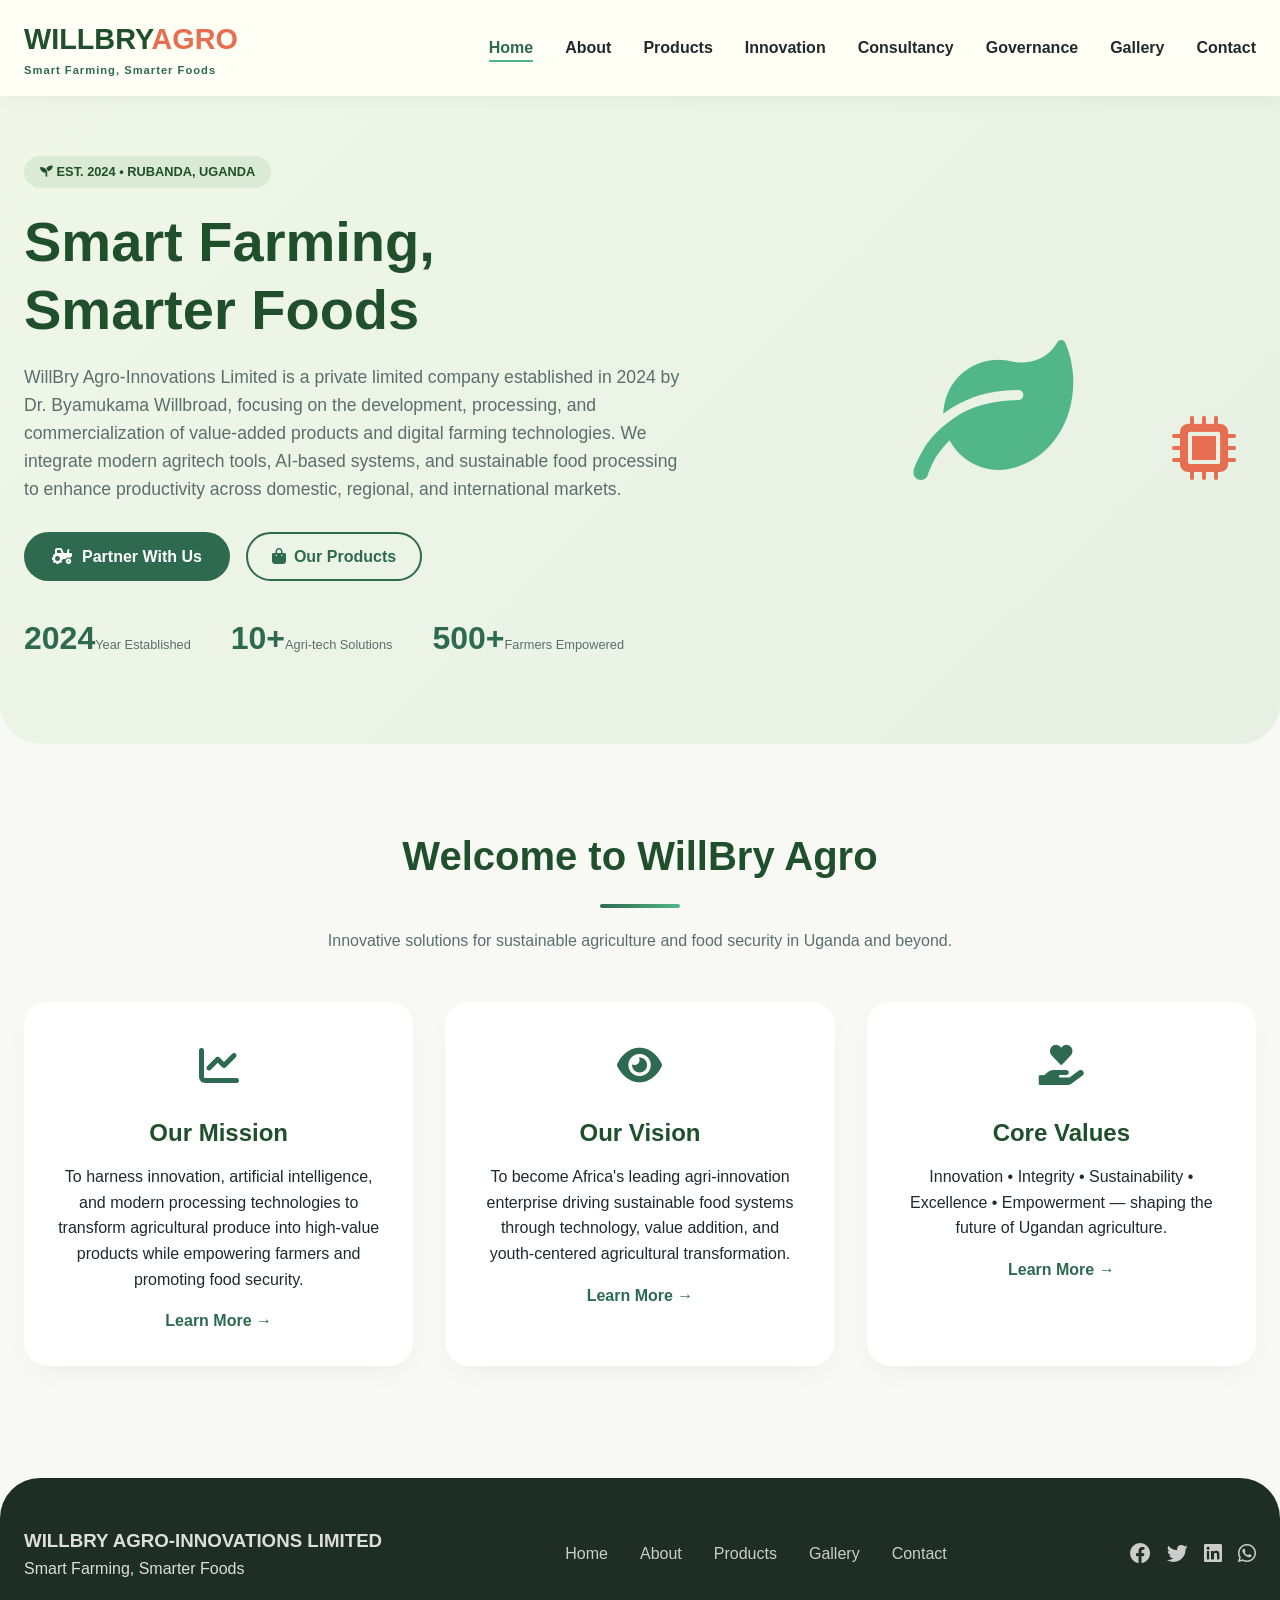
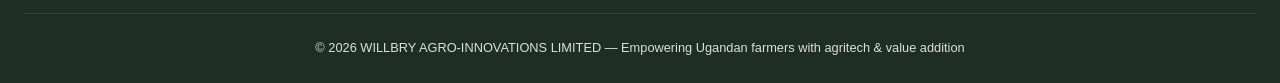
==== index.html @ 39c5b309 "first commit" ====
<!DOCTYPE html>
<html lang="en">
<head>
    <meta charset="UTF-8">
    <meta name="viewport" content="width=device-width, initial-scale=1.0">
    <title>WillBry Agro | Home - Smart Farming, Smarter Foods</title>
    <meta name="description" content="WillBry Agro-Innovations Limited - Smart Farming, Smarter Foods. Agritech solutions in Rubanda, Uganda.">
    <link rel="stylesheet" href="https://cdnjs.cloudflare.com/ajax/libs/font-awesome/6.0.0-beta3/css/all.min.css">
    <link rel="stylesheet" href="css/style.css">
</head>
<body>

<nav class="navbar">
    <div class="container nav-flex">
        <div class="logo">
            <a href="index.html">
                <h1>WILLBRY<span class="logo-accent">AGRO</span></h1>
                <p class="slogan">Smart Farming, Smarter Foods</p>
            </a>
        </div>
        <div class="menu-toggle" id="mobileMenu">
            <i class="fas fa-bars"></i>
        </div>
        <ul class="nav-links" id="navLinks">
            <li><a href="index.html" class="nav-link active">Home</a></li>
            <li><a href="about.html" class="nav-link">About</a></li>
            <li><a href="products.html" class="nav-link">Products</a></li>
            <li><a href="innovation.html" class="nav-link">Innovation</a></li>
            <li><a href="consultancy.html" class="nav-link">Consultancy</a></li>
            <li><a href="governance.html" class="nav-link">Governance</a></li>
            <li><a href="gallery.html" class="nav-link">Gallery</a></li>
            <li><a href="contact.html" class="nav-link">Contact</a></li>
        </ul>
    </div>
</nav>

<main>
    <section class="hero">
        <div class="container hero-grid">
            <div class="hero-text">
                <span class="tag-badge"><i class="fas fa-seedling"></i> EST. 2024 • RUBANDA, UGANDA</span>
                <h1>Smart Farming,<br>Smarter Foods</h1>
                <p>WillBry Agro-Innovations Limited is a private limited company established in 2024 by Dr. Byamukama Willbroad, focusing on the development, processing, and commercialization of value-added products and digital farming technologies. We integrate modern agritech tools, AI‑based systems, and sustainable food processing to enhance productivity across domestic, regional, and international markets.</p>
                <div class="hero-buttons">
                    <a href="contact.html" class="btn-primary"><i class="fas fa-tractor"></i> Partner With Us</a>
                    <a href="products.html" class="btn-outline"><i class="fas fa-shopping-bag"></i> Our Products</a>
                </div>
                <div class="hero-stats">
                    <div class="stat-item"><span class="stat-number">2024</span><span class="stat-label">Year Established</span></div>
                    <div class="stat-item"><span class="stat-number">10+</span><span class="stat-label">Agri-tech Solutions</span></div>
                    <div class="stat-item"><span class="stat-number">500+</span><span class="stat-label">Farmers Empowered</span></div>
                </div>
            </div>
            <div class="hero-image">
                <i class="fas fa-leaf main-icon"></i>
                <i class="fas fa-microchip chip-icon"></i>
            </div>
        </div>
    </section>

    <section class="section">
        <div class="container">
            <div class="section-header">
                <h2 class="section-title">Welcome to WillBry Agro</h2>
                <div class="section-divider"></div>
                <p class="section-subtitle">Innovative solutions for sustainable agriculture and food security in Uganda and beyond.</p>
            </div>
            <div class="cards-grid">
                <div class="card">
                    <div class="card-icon"><i class="fas fa-chart-line"></i></div>
                    <h3>Our Mission</h3>
                    <p>To harness innovation, artificial intelligence, and modern processing technologies to transform agricultural produce into high-value products while empowering farmers and promoting food security.</p>
                    <a href="about.html" style="color: #2d6a4f; font-weight: 600; text-decoration: none; margin-top: 1rem; display: inline-block;">Learn More →</a>
                </div>
                <div class="card">
                    <div class="card-icon"><i class="fas fa-eye"></i></div>
                    <h3>Our Vision</h3>
                    <p>To become Africa's leading agri-innovation enterprise driving sustainable food systems through technology, value addition, and youth-centered agricultural transformation.</p>
                    <a href="about.html" style="color: #2d6a4f; font-weight: 600; text-decoration: none; margin-top: 1rem; display: inline-block;">Learn More →</a>
                </div>
                <div class="card">
                    <div class="card-icon"><i class="fas fa-hand-holding-heart"></i></div>
                    <h3>Core Values</h3>
                    <p>Innovation • Integrity • Sustainability • Excellence • Empowerment — shaping the future of Ugandan agriculture.</p>
                    <a href="about.html" style="color: #2d6a4f; font-weight: 600; text-decoration: none; margin-top: 1rem; display: inline-block;">Learn More →</a>
                </div>
            </div>
        </div>
    </section>
</main>

<footer class="footer">
    <div class="container">
        <div class="footer-content">
            <div>
                <h3>WILLBRY AGRO-INNOVATIONS LIMITED</h3>
                <p>Smart Farming, Smarter Foods</p>
            </div>
            <div class="footer-links">
                <a href="index.html">Home</a>
                <a href="about.html">About</a>
                <a href="products.html">Products</a>
                <a href="gallery.html">Gallery</a>
                <a href="contact.html">Contact</a>
            </div>
            <div class="footer-social">
                <a href="#"><i class="fab fa-facebook"></i></a>
                <a href="#"><i class="fab fa-twitter"></i></a>
                <a href="#"><i class="fab fa-linkedin"></i></a>
                <a href="#"><i class="fab fa-whatsapp"></i></a>
            </div>
        </div>
        <div class="footer-bottom">
            <p>&copy; 2025 WILLBRY AGRO-INNOVATIONS LIMITED — Empowering Ugandan farmers with agritech & value addition</p>
        </div>
    </div>
</footer>

<script src="js/main.js"></script>
</body>
</html>
---- css/style.css ----
/* ================================================
   WILLBRY AGRO-INNOVATIONS - MASTER STYLESHEET
   Shared across all pages
   ================================================ */

* {
    margin: 0;
    padding: 0;
    box-sizing: border-box;
}

html, body {
    overflow-x: hidden;
    width: 100%;
}

body {
    font-family: 'Segoe UI', Tahoma, Geneva, Verdana, sans-serif;
    background: #f8f9f5;
    color: #1e2a2e;
    line-height: 1.6;
}

.container {
    max-width: 1280px;
    margin: 0 auto;
    padding: 0 24px;
}

/* Navigation */
.navbar {
    background: rgba(255, 255, 245, 0.96);
    backdrop-filter: blur(10px);
    position: sticky;
    top: 0;
    z-index: 1000;
    box-shadow: 0 2px 20px rgba(0, 0, 0, 0.05);
    padding: 16px 0;
}

.nav-flex {
    display: flex;
    justify-content: space-between;
    align-items: center;
    flex-wrap: wrap;
}

.logo a {
    text-decoration: none;
}

.logo h1 {
    font-size: 1.8rem;
    font-weight: 800;
    color: #1f4f2b;
}

.logo-accent {
    color: #e76f51;
}

.slogan {
    font-size: 0.7rem;
    font-weight: 600;
    color: #2d6a4f;
    letter-spacing: 1px;
}

.nav-links {
    display: flex;
    gap: 2rem;
    list-style: none;
    flex-wrap: wrap;
}

.nav-links a {
    text-decoration: none;
    font-weight: 600;
    color: #1e2a2e;
    transition: 0.3s;
    padding-bottom: 4px;
}

.nav-links a:hover,
.nav-links a.active {
    color: #2d6a4f;
    border-bottom: 2px solid #52b788;
}

.menu-toggle {
    display: none;
    font-size: 1.6rem;
    cursor: pointer;
    color: #1f4f2b;
}

/* Buttons */
.btn-primary {
    background: #2d6a4f;
    color: white;
    padding: 12px 28px;
    border-radius: 50px;
    font-weight: 600;
    text-decoration: none;
    display: inline-flex;
    align-items: center;
    gap: 10px;
    border: none;
    cursor: pointer;
    transition: 0.3s;
}

.btn-primary:hover {
    background: #1f4f2b;
    transform: translateY(-2px);
    box-shadow: 0 4px 12px rgba(0, 0, 0, 0.1);
}

.btn-outline {
    background: transparent;
    border: 2px solid #2d6a4f;
    color: #2d6a4f;
    padding: 10px 24px;
    border-radius: 50px;
    font-weight: 600;
    text-decoration: none;
    display: inline-flex;
    align-items: center;
    gap: 8px;
    transition: 0.3s;
}

.btn-outline:hover {
    background: #2d6a4f;
    color: white;
}

/* Sections */
.section {
    padding: 80px 0;
}

.alt-bg {
    background: white;
}

.section-header {
    text-align: center;
    margin-bottom: 48px;
}

.section-title {
    font-size: 2.5rem;
    color: #1f4f2b;
    margin-bottom: 16px;
}

.section-divider {
    width: 80px;
    height: 4px;
    background: linear-gradient(90deg, #2d6a4f, #52b788);
    margin: 0 auto 20px;
    border-radius: 4px;
}

.section-subtitle {
    color: #5a6e6e;
    max-width: 700px;
    margin: 0 auto;
}

/* Hero Section (Homepage only) */
.hero {
    background: linear-gradient(135deg, #f0f7e8 0%, #e6f0e3 100%);
    padding: 60px 0 80px;
    border-radius: 0 0 40px 40px;
}

.hero-grid {
    display: flex;
    align-items: center;
    gap: 3rem;
    flex-wrap: wrap;
}

.hero-text {
    flex: 1;
}

.tag-badge {
    background: rgba(46, 125, 50, 0.1);
    padding: 6px 16px;
    border-radius: 50px;
    font-size: 0.8rem;
    font-weight: 600;
    color: #1f4f2b;
    display: inline-block;
    margin-bottom: 20px;
}

.hero-text h1 {
    font-size: 3.5rem;
    color: #1f4f2b;
    margin-bottom: 20px;
    line-height: 1.2;
}

.hero-text p {
    font-size: 1.1rem;
    color: #5a6e6e;
    margin-bottom: 28px;
}

.hero-buttons {
    display: flex;
    gap: 16px;
    flex-wrap: wrap;
    margin-bottom: 32px;
}

.hero-stats {
    display: flex;
    gap: 2.5rem;
    flex-wrap: wrap;
}

.stat-number {
    font-size: 2rem;
    font-weight: 800;
    color: #2d6a4f;
}

.stat-label {
    font-size: 0.8rem;
    color: #5a6e6e;
}

.hero-image {
    flex: 0.8;
    text-align: center;
    position: relative;
}

.main-icon {
    font-size: 10rem;
    color: #52b788;
}

.chip-icon {
    font-size: 4rem;
    color: #e76f51;
    position: absolute;
    bottom: 10px;
    right: 20px;
}

/* Cards Grid */
.cards-grid {
    display: grid;
    grid-template-columns: repeat(auto-fit, minmax(300px, 1fr));
    gap: 2rem;
}

.card {
    background: white;
    border-radius: 24px;
    padding: 2rem;
    box-shadow: 0 10px 30px -12px rgba(0, 0, 0, 0.08);
    transition: 0.3s;
    text-align: center;
}

.card:hover {
    transform: translateY(-6px);
    box-shadow: 0 20px 35px -12px rgba(0, 0, 0, 0.12);
}

.card-icon {
    font-size: 2.5rem;
    color: #2d6a4f;
    margin-bottom: 1rem;
}

.card h3 {
    font-size: 1.5rem;
    margin-bottom: 0.75rem;
    color: #1f4f2b;
}

/* Gallery Grid */
.gallery-grid {
    display: grid;
    grid-template-columns: repeat(auto-fill, minmax(320px, 1fr));
    gap: 25px;
    margin-top: 40px;
}

.gallery-item {
    position: relative;
    background: white;
    border-radius: 16px;
    overflow: hidden;
    box-shadow: 0 5px 15px rgba(0, 0, 0, 0.08);
    transition: 0.3s;
    cursor: pointer;
}

.gallery-item:hover {
    transform: translateY(-8px);
    box-shadow: 0 20px 35px rgba(0, 0, 0, 0.15);
}

.gallery-item img {
    width: 100%;
    height: 260px;
    object-fit: cover;
    display: block;
    transition: 0.5s;
}

.gallery-item:hover img {
    transform: scale(1.05);
}

.image-caption {
    position: absolute;
    bottom: 0;
    left: 0;
    right: 0;
    background: linear-gradient(to top, rgba(0, 0, 0, 0.85), rgba(0, 0, 0, 0.6), transparent);
    color: white;
    padding: 20px 15px 15px;
    font-size: 13px;
    font-weight: 600;
    text-align: center;
    transform: translateY(100%);
    transition: 0.4s;
}

.gallery-item:hover .image-caption {
    transform: translateY(0);
}

.hidden-item {
    display: none;
}

#showMoreBtn {
    background: linear-gradient(135deg, #2d6a4f, #1f4f2b);
    color: white;
    border: none;
    padding: 14px 35px;
    font-size: 16px;
    font-weight: 600;
    border-radius: 50px;
    cursor: pointer;
    display: inline-flex;
    align-items: center;
    gap: 12px;
    margin-top: 40px;
    transition: 0.3s;
}

#showMoreBtn:hover {
    transform: translateY(-2px);
    opacity: 0.95;
}

@keyframes fadeInUp {
    from {
        opacity: 0;
        transform: translateY(30px);
    }
    to {
        opacity: 1;
        transform: translateY(0);
    }
}

.show-item {
    animation: fadeInUp 0.5s ease forwards;
}

/* Innovation Grid */
.innovation-grid {
    display: grid;
    grid-template-columns: repeat(auto-fit, minmax(280px, 1fr));
    gap: 2rem;
}

.innovation-card {
    background: white;
    border-radius: 24px;
    padding: 2rem;
    text-align: center;
    box-shadow: 0 10px 30px -12px rgba(0, 0, 0, 0.08);
}

.innovation-card i {
    font-size: 2.8rem;
    color: #2d6a4f;
    margin-bottom: 1rem;
}

.sdg-banner {
    background: linear-gradient(135deg, #e8f5e9, #c8e6d9);
    border-radius: 24px;
    padding: 1.5rem;
    text-align: center;
    margin-top: 2rem;
}

/* Consultancy Grid */
.consultancy-grid {
    display: grid;
    grid-template-columns: repeat(auto-fit, minmax(280px, 1fr));
    gap: 2rem;
}

.consultancy-item {
    background: white;
    border-radius: 24px;
    padding: 2rem;
    text-align: center;
    box-shadow: 0 10px 30px -12px rgba(0, 0, 0, 0.08);
}

.consultancy-item i {
    font-size: 2.5rem;
    color: #2d6a4f;
    margin-bottom: 1rem;
}

/* Team Grid */
.team-grid {
    display: flex;
    flex-wrap: wrap;
    gap: 2rem;
    justify-content: center;
    margin-bottom: 2rem;
}

.team-card {
    background: white;
    border-radius: 28px;
    padding: 1.8rem;
    text-align: left;
    width: 280px;
    box-shadow: 0 10px 30px -12px rgba(0, 0, 0, 0.08);
    transition: 0.3s;
}

.team-card:hover {
    transform: translateY(-5px);
    box-shadow: 0 20px 35px -12px rgba(0, 0, 0, 0.15);
}

.team-avatar {
    text-align: center;
    margin-bottom: 1rem;
}

.team-avatar i {
    font-size: 3rem;
    background: #fefae0;
    padding: 1rem;
    border-radius: 60%;
    color: #2d6a4f;
}

.team-card h3 {
    font-size: 1.2rem;
    margin-bottom: 0.25rem;
    color: #1f4f2b;
    text-align: center;
}

.team-title {
    color: #e76f51;
    font-weight: 600;
    font-size: 0.85rem;
    margin-bottom: 1rem;
    text-align: center;
}

.team-responsibilities {
    margin-top: 1rem;
    padding-top: 1rem;
    border-top: 1px solid #e9ecef;
}

.team-responsibilities p {
    font-size: 0.75rem;
    color: #5a6e6e;
    margin-bottom: 0.6rem;
    display: flex;
    align-items: center;
    gap: 8px;
}

.team-responsibilities i {
    font-size: 0.7rem;
    color: #2d6a4f;
    width: 16px;
}

.partnership-box {
    background: #74c69d;
    border-radius: 24px;
    padding: 1.5rem;
    text-align: center;
    margin-top: 2rem;
}

/* Contact */
.contact-wrapper {
    display: flex;
    flex-wrap: wrap;
    gap: 3rem;
    background: white;
    border-radius: 32px;
    padding: 2.5rem;
    box-shadow: 0 10px 30px -12px rgba(0, 0, 0, 0.08);
}

.contact-info {
    flex: 1;
}

.contact-info h3 {
    font-size: 1.5rem;
    color: #1f4f2b;
    margin-bottom: 1rem;
}

.contact-detail {
    display: flex;
    align-items: center;
    gap: 1rem;
    margin-bottom: 1.2rem;
    padding: 0.5rem 0;
    border-bottom: 1px dashed #e9ecef;
}

.contact-detail i {
    width: 30px;
    color: #2d6a4f;
    font-size: 1.2rem;
}

.future-badge {
    background: #fefae0;
    padding: 1rem;
    border-radius: 20px;
    margin-top: 1.5rem;
    display: flex;
    align-items: center;
    gap: 10px;
    flex-wrap: wrap;
}

.contact-form-container {
    flex: 1;
}

.contact-form-container h3 {
    font-size: 1.5rem;
    color: #1f4f2b;
    margin-bottom: 1.5rem;
}

.form-group {
    margin-bottom: 1.2rem;
}

.form-group input,
.form-group textarea {
    width: 100%;
    padding: 14px 18px;
    border: 1.5px solid #e9ecef;
    border-radius: 60px;
    font-size: 0.95rem;
    transition: 0.3s;
    background: #fefefc;
}

.form-group textarea {
    border-radius: 24px;
    resize: vertical;
}

.form-group input:focus,
.form-group textarea:focus {
    outline: none;
    border-color: #2d6a4f;
}

.form-status {
    margin-top: 1rem;
    padding: 0.75rem;
    border-radius: 60px;
    text-align: center;
    font-size: 0.85rem;
}

.form-status.success {
    background: #d4edda;
    color: #155724;
}

.form-status.error {
    background: #f8d7da;
    color: #721c24;
}

/* Footer */
.footer {
    background: #1e2e24;
    color: #ddd;
    padding: 3rem 0 1.5rem;
    border-radius: 40px 40px 0 0;
    margin-top: 2rem;
}

.footer-content {
    display: flex;
    justify-content: space-between;
    align-items: center;
    flex-wrap: wrap;
    gap: 2rem;
    margin-bottom: 2rem;
}

.footer-links {
    display: flex;
    gap: 2rem;
    flex-wrap: wrap;
}

.footer-links a {
    color: #ccc;
    text-decoration: none;
    transition: 0.3s;
}

.footer-links a:hover {
    color: #52b788;
}

.footer-social {
    display: flex;
    gap: 1rem;
    flex-wrap: wrap;
}

.footer-social a {
    color: #ccc;
    font-size: 1.3rem;
    transition: 0.3s;
}

.footer-social a:hover {
    color: #52b788;
    transform: translateY(-3px);
}

.footer-bottom {
    text-align: center;
    padding-top: 1.5rem;
    border-top: 1px solid rgba(255, 255, 255, 0.1);
    font-size: 0.8rem;
}

/* Page Banner (for inner pages) */
.page-banner {
    background: linear-gradient(135deg, #2d6a4f, #1a4d2a);
    color: white;
    padding: 60px 0;
    text-align: center;
}

.page-banner h1 {
    font-size: 3rem;
    margin-bottom: 16px;
}

.page-banner p {
    font-size: 1.1rem;
    opacity: 0.9;
    max-width: 700px;
    margin: 0 auto;
}

/* Responsive */
@media (max-width: 850px) {
    .nav-links {
        display: none;
        width: 100%;
        flex-direction: column;
        gap: 1rem;
        margin-top: 1rem;
        padding: 1rem 0;
    }
    .nav-links.show {
        display: flex;
    }
    .menu-toggle {
        display: block;
    }
    .hero-text h1 {
        font-size: 2.2rem;
    }
    .hero-grid {
        flex-direction: column;
        text-align: center;
    }
    .hero-buttons {
        justify-content: center;
    }
    .hero-stats {
        justify-content: center;
    }
    .section-title {
        font-size: 1.8rem;
    }
    .contact-wrapper {
        padding: 1.5rem;
    }
    .page-banner h1 {
        font-size: 2rem;
    }
}

@media (max-width: 768px) {
    .image-caption {
        transform: translateY(0);
        background: linear-gradient(to top, rgba(0, 0, 0, 0.8), rgba(0, 0, 0, 0.5));
    }
    .gallery-item img {
        height: 220px;
    }
    .gallery-grid {
        grid-template-columns: 1fr;
    }
    .team-card {
        width: 100%;
        max-width: 320px;
    }
    .hero-image {
        display: none;
    }
}
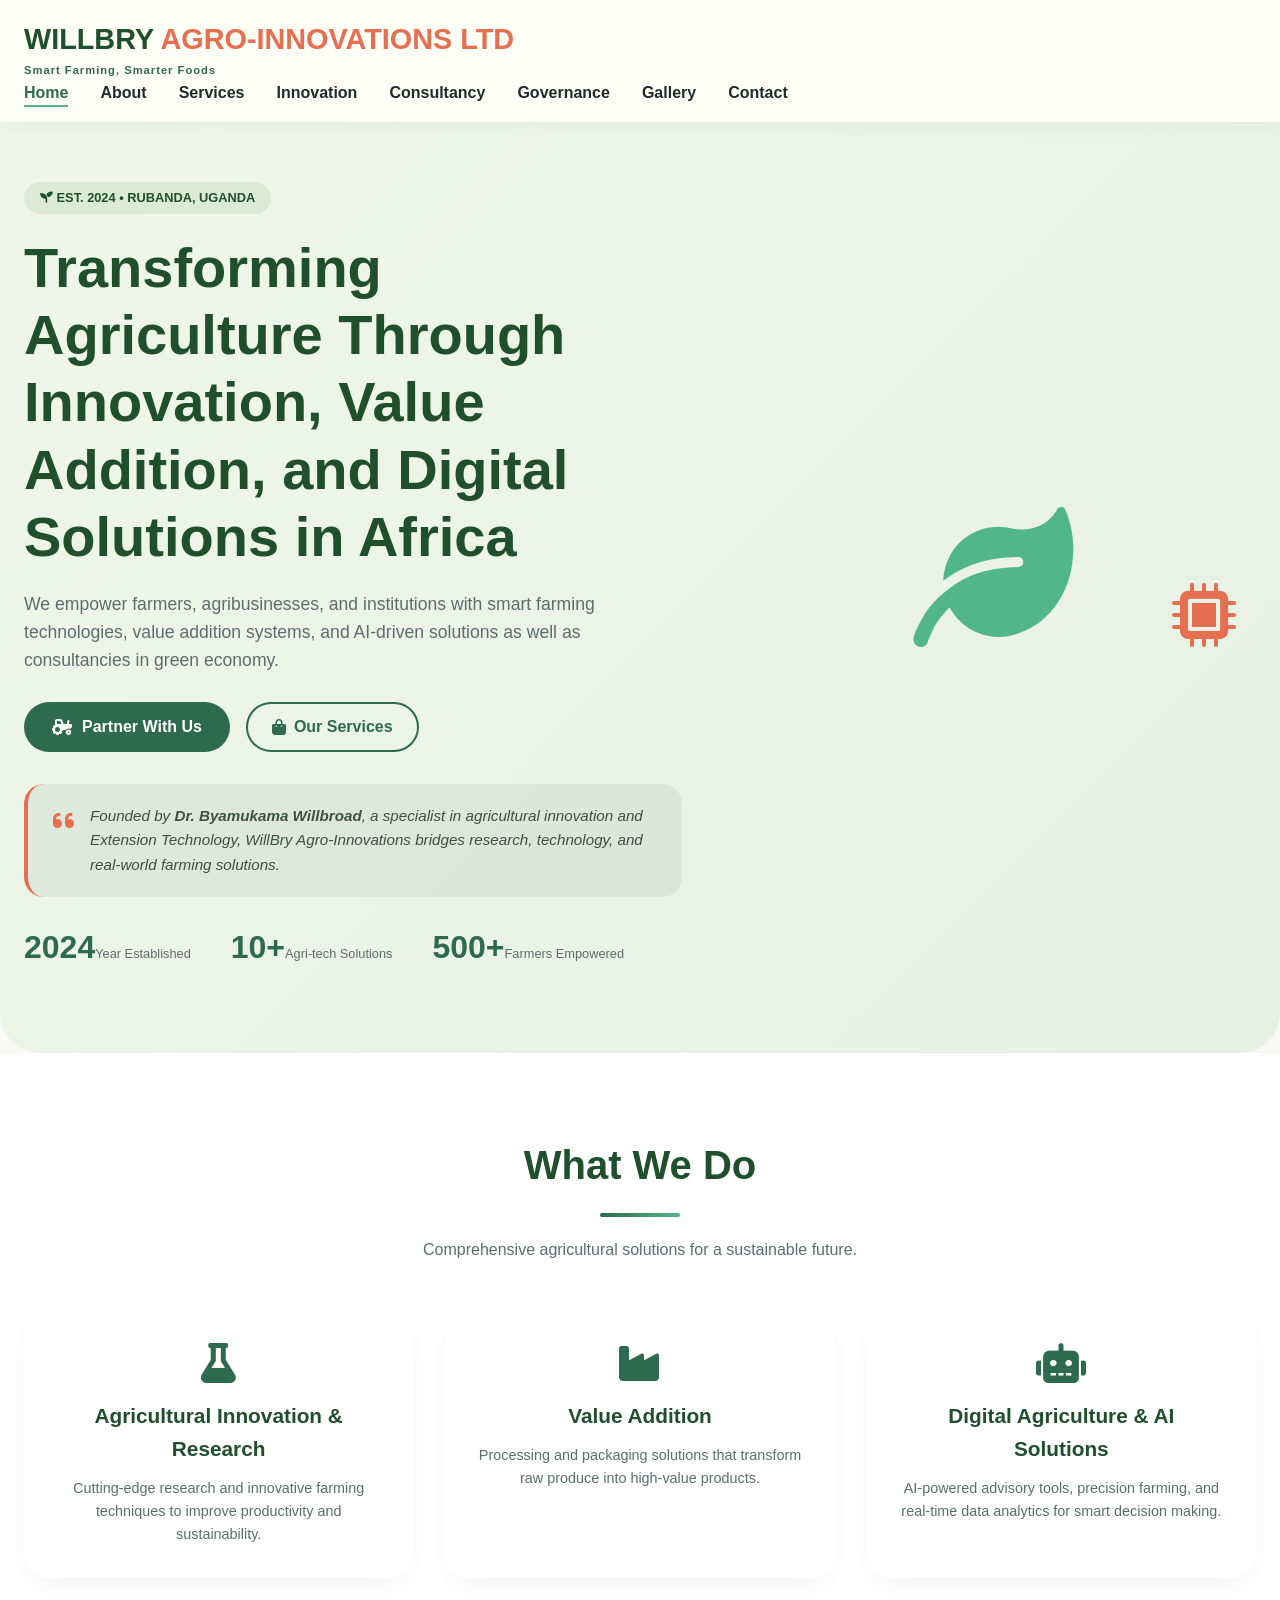
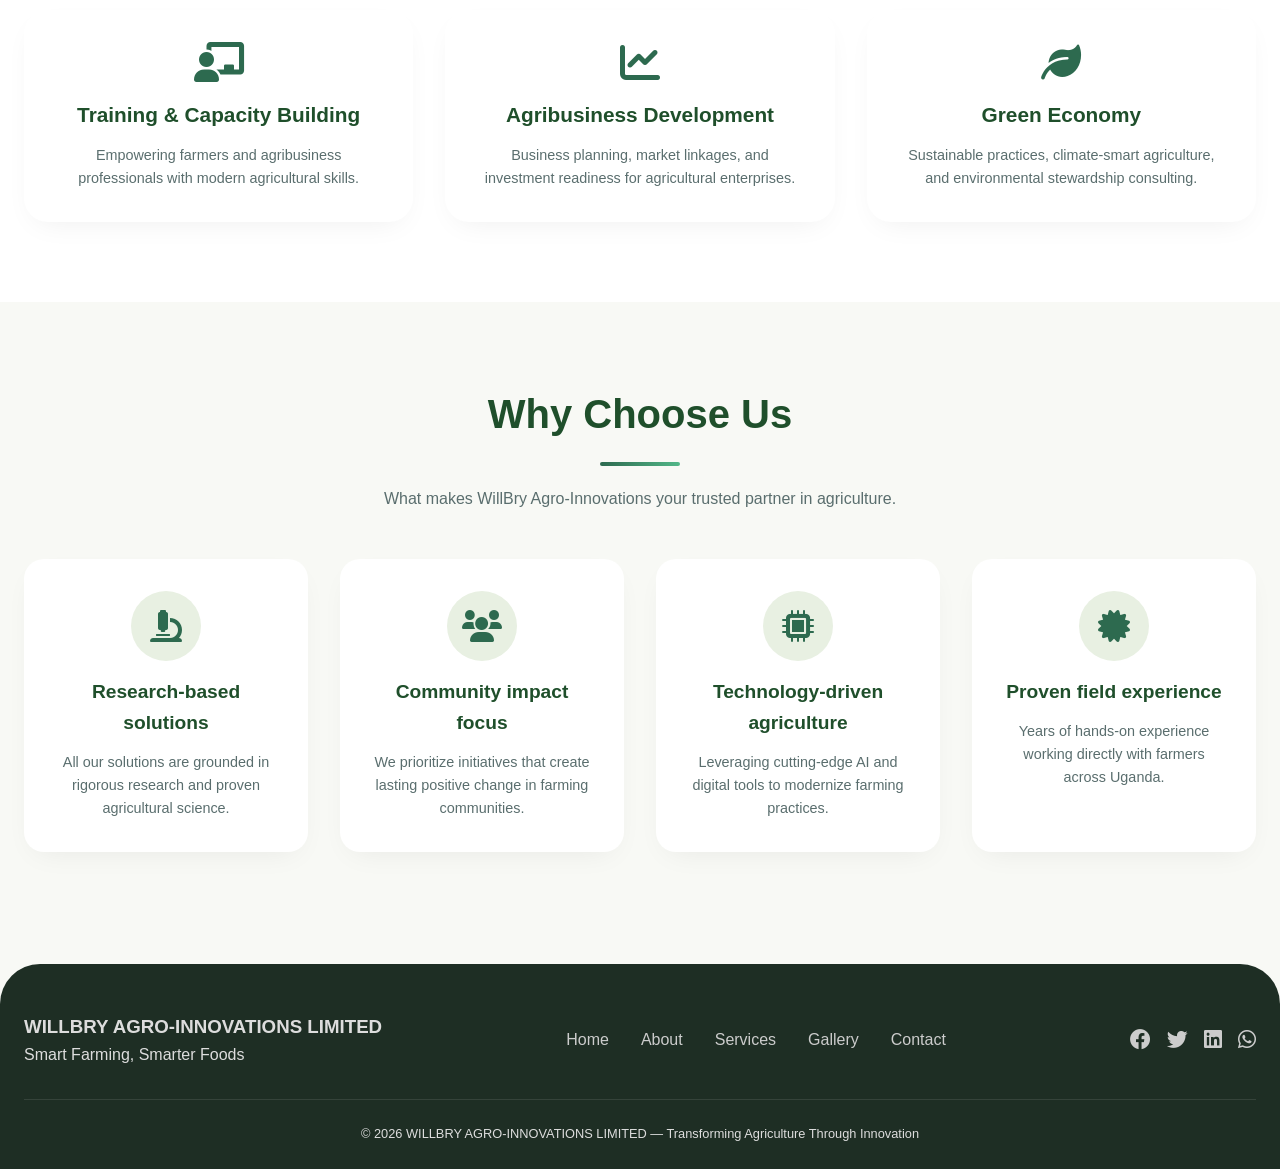
==== commit 05450a8a: "Complete website update: new homepage, services page, team images, and styles" ====
--- a/index.html
+++ b/index.html
@@ -1,121 +1,175 @@
 <!DOCTYPE html>
 <html lang="en">
+
 <head>
     <meta charset="UTF-8">
     <meta name="viewport" content="width=device-width, initial-scale=1.0">
-    <title>WillBry Agro | Home - Smart Farming, Smarter Foods</title>
-    <meta name="description" content="WillBry Agro-Innovations Limited - Smart Farming, Smarter Foods. Agritech solutions in Rubanda, Uganda.">
+    <title>WillBry Agro-Innovations | Home - Smart Farming, Smarter Foods</title>
+    <meta name="description" content="WillBry Agro-Innovations Limited - Transforming Agriculture Through Innovation, Value Addition, and Digital Solutions in Africa">
     <link rel="stylesheet" href="https://cdnjs.cloudflare.com/ajax/libs/font-awesome/6.0.0-beta3/css/all.min.css">
     <link rel="stylesheet" href="css/style.css">
 </head>
+
 <body>
 
-<nav class="navbar">
-    <div class="container nav-flex">
-        <div class="logo">
-            <a href="index.html">
-                <h1>WILLBRY<span class="logo-accent">AGRO</span></h1>
-                <p class="slogan">Smart Farming, Smarter Foods</p>
-            </a>
+    <nav class="navbar">
+        <div class="container nav-flex">
+            <div class="logo">
+                <a href="index.html">
+                    <h1>WILLBRY <span class="logo-accent">AGRO-INNOVATIONS LTD</span></h1>
+                    <p class="slogan">Smart Farming, Smarter Foods</p>
+                </a>
+            </div>
+            <div class="menu-toggle" id="mobileMenu">
+                <i class="fas fa-bars"></i>
+            </div>
+            <ul class="nav-links" id="navLinks">
+                <li><a href="index.html" class="nav-link active">Home</a></li>
+                <li><a href="about.html" class="nav-link">About</a></li>
+                <li><a href="services.html" class="nav-link">Services</a></li>
+                <li><a href="innovation.html" class="nav-link">Innovation</a></li>
+                <li><a href="consultancy.html" class="nav-link">Consultancy</a></li>
+                <li><a href="governance.html" class="nav-link">Governance</a></li>
+                <li><a href="gallery.html" class="nav-link">Gallery</a></li>
+                <li><a href="contact.html" class="nav-link">Contact</a></li>
+            </ul>
         </div>
-        <div class="menu-toggle" id="mobileMenu">
-            <i class="fas fa-bars"></i>
-        </div>
-        <ul class="nav-links" id="navLinks">
-            <li><a href="index.html" class="nav-link active">Home</a></li>
-            <li><a href="about.html" class="nav-link">About</a></li>
-            <li><a href="products.html" class="nav-link">Products</a></li>
-            <li><a href="innovation.html" class="nav-link">Innovation</a></li>
-            <li><a href="consultancy.html" class="nav-link">Consultancy</a></li>
-            <li><a href="governance.html" class="nav-link">Governance</a></li>
-            <li><a href="gallery.html" class="nav-link">Gallery</a></li>
-            <li><a href="contact.html" class="nav-link">Contact</a></li>
-        </ul>
-    </div>
-</nav>
+    </nav>
 
-<main>
-    <section class="hero">
-        <div class="container hero-grid">
-            <div class="hero-text">
-                <span class="tag-badge"><i class="fas fa-seedling"></i> EST. 2024 • RUBANDA, UGANDA</span>
-                <h1>Smart Farming,<br>Smarter Foods</h1>
-                <p>WillBry Agro-Innovations Limited is a private limited company established in 2024 by Dr. Byamukama Willbroad, focusing on the development, processing, and commercialization of value-added products and digital farming technologies. We integrate modern agritech tools, AI‑based systems, and sustainable food processing to enhance productivity across domestic, regional, and international markets.</p>
-                <div class="hero-buttons">
-                    <a href="contact.html" class="btn-primary"><i class="fas fa-tractor"></i> Partner With Us</a>
-                    <a href="products.html" class="btn-outline"><i class="fas fa-shopping-bag"></i> Our Products</a>
+    <main>
+        <!-- Hero Section -->
+        <section class="hero">
+            <div class="container hero-grid">
+                <div class="hero-text">
+                    <span class="tag-badge"><i class="fas fa-seedling"></i> EST. 2024 • RUBANDA, UGANDA</span>
+                    <h1>Transforming Agriculture Through Innovation, Value Addition, and Digital Solutions in Africa</h1>
+                    <p>We empower farmers, agribusinesses, and institutions with smart farming technologies, value addition systems, and AI-driven solutions as well as consultancies in green economy.</p>
+                    <div class="hero-buttons">
+                        <a href="contact.html" class="btn-primary"><i class="fas fa-tractor"></i> Partner With Us</a>
+                        <a href="services.html" class="btn-outline"><i class="fas fa-shopping-bag"></i> Our Services</a>
+                    </div>
+                    <div class="founder-quote">
+                        <i class="fas fa-quote-left"></i>
+                        <p>Founded by <strong>Dr. Byamukama Willbroad</strong>, a specialist in agricultural innovation and Extension Technology, WillBry Agro-Innovations bridges research, technology, and real-world farming solutions.</p>
+                    </div>
+                    <div class="hero-stats">
+                        <div class="stat-item"><span class="stat-number">2024</span><span class="stat-label">Year Established</span></div>
+                        <div class="stat-item"><span class="stat-number">10+</span><span class="stat-label">Agri-tech Solutions</span></div>
+                        <div class="stat-item"><span class="stat-number">500+</span><span class="stat-label">Farmers Empowered</span></div>
+                    </div>
                 </div>
-                <div class="hero-stats">
-                    <div class="stat-item"><span class="stat-number">2024</span><span class="stat-label">Year Established</span></div>
-                    <div class="stat-item"><span class="stat-number">10+</span><span class="stat-label">Agri-tech Solutions</span></div>
-                    <div class="stat-item"><span class="stat-number">500+</span><span class="stat-label">Farmers Empowered</span></div>
+                <div class="hero-image">
+                    <i class="fas fa-leaf main-icon"></i>
+                    <i class="fas fa-microchip chip-icon"></i>
                 </div>
             </div>
-            <div class="hero-image">
-                <i class="fas fa-leaf main-icon"></i>
-                <i class="fas fa-microchip chip-icon"></i>
+        </section>
+
+        <!-- Services Section -->
+        <section class="section alt-bg">
+            <div class="container">
+                <div class="section-header">
+                    <h2 class="section-title">What We Do</h2>
+                    <div class="section-divider"></div>
+                    <p class="section-subtitle">Comprehensive agricultural solutions for a sustainable future.</p>
+                </div>
+                <div class="services-grid">
+                    <div class="service-card">
+                        <i class="fas fa-flask"></i>
+                        <h3>Agricultural Innovation & Research</h3>
+                        <p>Cutting-edge research and innovative farming techniques to improve productivity and sustainability.</p>
+                    </div>
+                    <div class="service-card">
+                        <i class="fas fa-industry"></i>
+                        <h3>Value Addition</h3>
+                        <p>Processing and packaging solutions that transform raw produce into high-value products.</p>
+                    </div>
+                    <div class="service-card">
+                        <i class="fas fa-robot"></i>
+                        <h3>Digital Agriculture & AI Solutions</h3>
+                        <p>AI-powered advisory tools, precision farming, and real-time data analytics for smart decision making.</p>
+                    </div>
+                    <div class="service-card">
+                        <i class="fas fa-chalkboard-user"></i>
+                        <h3>Training & Capacity Building</h3>
+                        <p>Empowering farmers and agribusiness professionals with modern agricultural skills.</p>
+                    </div>
+                    <div class="service-card">
+                        <i class="fas fa-chart-line"></i>
+                        <h3>Agribusiness Development</h3>
+                        <p>Business planning, market linkages, and investment readiness for agricultural enterprises.</p>
+                    </div>
+                    <div class="service-card">
+                        <i class="fas fa-leaf"></i>
+                        <h3>Green Economy</h3>
+                        <p>Sustainable practices, climate-smart agriculture, and environmental stewardship consulting.</p>
+                    </div>
+                </div>
+            </div>
+        </section>
+
+        <!-- Why Choose Us Section -->
+        <section class="section">
+            <div class="container">
+                <div class="section-header">
+                    <h2 class="section-title">Why Choose Us</h2>
+                    <div class="section-divider"></div>
+                    <p class="section-subtitle">What makes WillBry Agro-Innovations your trusted partner in agriculture.</p>
+                </div>
+                <div class="why-choose-grid">
+                    <div class="why-card">
+                        <div class="why-icon"><i class="fas fa-microscope"></i></div>
+                        <h3>Research-based solutions</h3>
+                        <p>All our solutions are grounded in rigorous research and proven agricultural science.</p>
+                    </div>
+                    <div class="why-card">
+                        <div class="why-icon"><i class="fas fa-users"></i></div>
+                        <h3>Community impact focus</h3>
+                        <p>We prioritize initiatives that create lasting positive change in farming communities.</p>
+                    </div>
+                    <div class="why-card">
+                        <div class="why-icon"><i class="fas fa-microchip"></i></div>
+                        <h3>Technology-driven agriculture</h3>
+                        <p>Leveraging cutting-edge AI and digital tools to modernize farming practices.</p>
+                    </div>
+                    <div class="why-card">
+                        <div class="why-icon"><i class="fas fa-certificate"></i></div>
+                        <h3>Proven field experience</h3>
+                        <p>Years of hands-on experience working directly with farmers across Uganda.</p>
+                    </div>
+                </div>
+            </div>
+        </section>
+    </main>
+
+    <footer class="footer">
+        <div class="container">
+            <div class="footer-content">
+                <div>
+                    <h3>WILLBRY AGRO-INNOVATIONS LIMITED</h3>
+                    <p>Smart Farming, Smarter Foods</p>
+                </div>
+                <div class="footer-links">
+                    <a href="index.html">Home</a>
+                    <a href="about.html">About</a>
+                    <a href="services.html">Services</a>
+                    <a href="gallery.html">Gallery</a>
+                    <a href="contact.html">Contact</a>
+                </div>
+                <div class="footer-social">
+                    <a href="#"><i class="fab fa-facebook"></i></a>
+                    <a href="#"><i class="fab fa-twitter"></i></a>
+                    <a href="#"><i class="fab fa-linkedin"></i></a>
+                    <a href="#"><i class="fab fa-whatsapp"></i></a>
+                </div>
+            </div>
+            <div class="footer-bottom">
+                <p>&copy; 2025 WILLBRY AGRO-INNOVATIONS LIMITED — Transforming Agriculture Through Innovation</p>
             </div>
         </div>
-    </section>
+    </footer>
 
-    <section class="section">
-        <div class="container">
-            <div class="section-header">
-                <h2 class="section-title">Welcome to WillBry Agro</h2>
-                <div class="section-divider"></div>
-                <p class="section-subtitle">Innovative solutions for sustainable agriculture and food security in Uganda and beyond.</p>
-            </div>
-            <div class="cards-grid">
-                <div class="card">
-                    <div class="card-icon"><i class="fas fa-chart-line"></i></div>
-                    <h3>Our Mission</h3>
-                    <p>To harness innovation, artificial intelligence, and modern processing technologies to transform agricultural produce into high-value products while empowering farmers and promoting food security.</p>
-                    <a href="about.html" style="color: #2d6a4f; font-weight: 600; text-decoration: none; margin-top: 1rem; display: inline-block;">Learn More →</a>
-                </div>
-                <div class="card">
-                    <div class="card-icon"><i class="fas fa-eye"></i></div>
-                    <h3>Our Vision</h3>
-                    <p>To become Africa's leading agri-innovation enterprise driving sustainable food systems through technology, value addition, and youth-centered agricultural transformation.</p>
-                    <a href="about.html" style="color: #2d6a4f; font-weight: 600; text-decoration: none; margin-top: 1rem; display: inline-block;">Learn More →</a>
-                </div>
-                <div class="card">
-                    <div class="card-icon"><i class="fas fa-hand-holding-heart"></i></div>
-                    <h3>Core Values</h3>
-                    <p>Innovation • Integrity • Sustainability • Excellence • Empowerment — shaping the future of Ugandan agriculture.</p>
-                    <a href="about.html" style="color: #2d6a4f; font-weight: 600; text-decoration: none; margin-top: 1rem; display: inline-block;">Learn More →</a>
-                </div>
-            </div>
-        </div>
-    </section>
-</main>
+    <script src="js/main.js"></script>
+</body>
 
-<footer class="footer">
-    <div class="container">
-        <div class="footer-content">
-            <div>
-                <h3>WILLBRY AGRO-INNOVATIONS LIMITED</h3>
-                <p>Smart Farming, Smarter Foods</p>
-            </div>
-            <div class="footer-links">
-                <a href="index.html">Home</a>
-                <a href="about.html">About</a>
-                <a href="products.html">Products</a>
-                <a href="gallery.html">Gallery</a>
-                <a href="contact.html">Contact</a>
-            </div>
-            <div class="footer-social">
-                <a href="#"><i class="fab fa-facebook"></i></a>
-                <a href="#"><i class="fab fa-twitter"></i></a>
-                <a href="#"><i class="fab fa-linkedin"></i></a>
-                <a href="#"><i class="fab fa-whatsapp"></i></a>
-            </div>
-        </div>
-        <div class="footer-bottom">
-            <p>&copy; 2025 WILLBRY AGRO-INNOVATIONS LIMITED — Empowering Ugandan farmers with agritech & value addition</p>
-        </div>
-    </div>
-</footer>
-
-<script src="js/main.js"></script>
-</body>
 </html>
--- a/css/style.css
+++ b/css/style.css
@@ -9,7 +9,8 @@
     box-sizing: border-box;
 }
 
-html, body {
+html,
+body {
     overflow-x: hidden;
     width: 100%;
 }
@@ -27,7 +28,9 @@
     padding: 0 24px;
 }
 
+
 /* Navigation */
+
 .navbar {
     background: rgba(255, 255, 245, 0.96);
     backdrop-filter: blur(10px);
@@ -94,7 +97,9 @@
     color: #1f4f2b;
 }
 
+
 /* Buttons */
+
 .btn-primary {
     background: #2d6a4f;
     color: white;
@@ -135,7 +140,9 @@
     color: white;
 }
 
+
 /* Sections */
+
 .section {
     padding: 80px 0;
 }
@@ -169,7 +176,9 @@
     margin: 0 auto;
 }
 
+
 /* Hero Section (Homepage only) */
+
 .hero {
     background: linear-gradient(135deg, #f0f7e8 0%, #e6f0e3 100%);
     padding: 60px 0 80px;
@@ -254,7 +263,9 @@
     right: 20px;
 }
 
+
 /* Cards Grid */
+
 .cards-grid {
     display: grid;
     grid-template-columns: repeat(auto-fit, minmax(300px, 1fr));
@@ -287,7 +298,9 @@
     color: #1f4f2b;
 }
 
+
 /* Gallery Grid */
+
 .gallery-grid {
     display: grid;
     grid-template-columns: repeat(auto-fill, minmax(320px, 1fr));
@@ -381,7 +394,9 @@
     animation: fadeInUp 0.5s ease forwards;
 }
 
+
 /* Innovation Grid */
+
 .innovation-grid {
     display: grid;
     grid-template-columns: repeat(auto-fit, minmax(280px, 1fr));
@@ -410,7 +425,9 @@
     margin-top: 2rem;
 }
 
+
 /* Consultancy Grid */
+
 .consultancy-grid {
     display: grid;
     grid-template-columns: repeat(auto-fit, minmax(280px, 1fr));
@@ -431,7 +448,9 @@
     margin-bottom: 1rem;
 }
 
+
 /* Team Grid */
+
 .team-grid {
     display: flex;
     flex-wrap: wrap;
@@ -512,7 +531,9 @@
     margin-top: 2rem;
 }
 
+
 /* Contact */
+
 .contact-wrapper {
     display: flex;
     flex-wrap: wrap;
@@ -613,7 +634,9 @@
     color: #721c24;
 }
 
+
 /* Footer */
+
 .footer {
     background: #1e2e24;
     color: #ddd;
@@ -671,7 +694,9 @@
     font-size: 0.8rem;
 }
 
+
 /* Page Banner (for inner pages) */
+
 .page-banner {
     background: linear-gradient(135deg, #2d6a4f, #1a4d2a);
     color: white;
@@ -691,7 +716,9 @@
     margin: 0 auto;
 }
 
+
 /* Responsive */
+
 @media (max-width: 850px) {
     .nav-links {
         display: none;
@@ -749,4 +776,315 @@
     .hero-image {
         display: none;
     }
+}
+
+
+/* ================================================
+   NEW STYLES FOR UPDATED SECTIONS
+   ================================================ */
+
+
+/* Founder Quote */
+
+.founder-quote {
+    background: rgba(45, 106, 79, 0.08);
+    padding: 20px 25px;
+    border-radius: 20px;
+    margin: 25px 0;
+    border-left: 4px solid #e76f51;
+    display: flex;
+    gap: 15px;
+    align-items: flex-start;
+}
+
+.founder-quote i {
+    color: #e76f51;
+    font-size: 1.5rem;
+    margin-top: 5px;
+}
+
+.founder-quote p {
+    margin: 0;
+    font-size: 0.95rem;
+    color: #3c543c;
+    font-style: italic;
+}
+
+
+/* Services Grid */
+
+.services-grid {
+    display: grid;
+    grid-template-columns: repeat(auto-fit, minmax(320px, 1fr));
+    gap: 2rem;
+}
+
+.service-card {
+    background: white;
+    border-radius: 24px;
+    padding: 2rem;
+    text-align: center;
+    box-shadow: 0 10px 30px -12px rgba(0, 0, 0, 0.08);
+    transition: 0.3s;
+}
+
+.service-card:hover {
+    transform: translateY(-6px);
+    box-shadow: 0 20px 35px -12px rgba(0, 0, 0, 0.12);
+}
+
+.service-card i {
+    font-size: 2.5rem;
+    color: #2d6a4f;
+    margin-bottom: 1rem;
+}
+
+.service-card h3 {
+    font-size: 1.3rem;
+    margin-bottom: 0.75rem;
+    color: #1f4f2b;
+}
+
+.service-card p {
+    color: #5a6e6e;
+    font-size: 0.9rem;
+}
+
+
+/* Why Choose Us Grid */
+
+.why-choose-grid {
+    display: grid;
+    grid-template-columns: repeat(auto-fit, minmax(250px, 1fr));
+    gap: 2rem;
+}
+
+.why-card {
+    background: white;
+    border-radius: 20px;
+    padding: 2rem;
+    text-align: center;
+    box-shadow: 0 10px 30px -12px rgba(0, 0, 0, 0.08);
+    transition: 0.3s;
+}
+
+.why-card:hover {
+    transform: translateY(-5px);
+}
+
+.why-icon {
+    width: 70px;
+    height: 70px;
+    background: #e8f0e2;
+    border-radius: 50%;
+    display: flex;
+    align-items: center;
+    justify-content: center;
+    margin: 0 auto 1rem;
+}
+
+.why-icon i {
+    font-size: 2rem;
+    color: #2d6a4f;
+}
+
+.why-card h3 {
+    font-size: 1.2rem;
+    margin-bottom: 0.75rem;
+    color: #1f4f2b;
+}
+
+.why-card p {
+    color: #5a6e6e;
+    font-size: 0.9rem;
+}
+
+
+/* Services Page - Large Cards */
+
+.services-grid-full {
+    display: flex;
+    flex-direction: column;
+    gap: 2rem;
+}
+
+.service-card-large {
+    display: flex;
+    gap: 2rem;
+    background: white;
+    border-radius: 24px;
+    padding: 2rem;
+    box-shadow: 0 10px 30px -12px rgba(0, 0, 0, 0.08);
+    transition: 0.3s;
+    flex-wrap: wrap;
+}
+
+.service-card-large:hover {
+    transform: translateX(5px);
+}
+
+.service-icon {
+    width: 80px;
+    height: 80px;
+    background: #e8f0e2;
+    border-radius: 50%;
+    display: flex;
+    align-items: center;
+    justify-content: center;
+    flex-shrink: 0;
+}
+
+.service-icon i {
+    font-size: 2.5rem;
+    color: #2d6a4f;
+}
+
+.service-content {
+    flex: 1;
+}
+
+.service-content h3 {
+    font-size: 1.5rem;
+    margin-bottom: 1rem;
+    color: #1f4f2b;
+}
+
+.service-content p {
+    color: #5a6e6e;
+    margin-bottom: 1rem;
+}
+
+.service-content ul {
+    list-style: none;
+    padding: 0;
+}
+
+.service-content ul li {
+    margin-bottom: 0.5rem;
+    color: #5a6e6e;
+    display: flex;
+    align-items: center;
+    gap: 10px;
+}
+
+.service-content ul li i {
+    color: #2d6a4f;
+    font-size: 0.9rem;
+}
+
+
+/* Team Grid New - With Images */
+
+.team-grid-new {
+    display: grid;
+    grid-template-columns: repeat(auto-fit, minmax(350px, 1fr));
+    gap: 2rem;
+    margin-bottom: 2rem;
+}
+
+.team-card-new {
+    background: white;
+    border-radius: 28px;
+    overflow: hidden;
+    box-shadow: 0 10px 30px -12px rgba(0, 0, 0, 0.08);
+    transition: 0.3s;
+}
+
+.team-card-new:hover {
+    transform: translateY(-5px);
+    box-shadow: 0 20px 35px -12px rgba(0, 0, 0, 0.15);
+}
+
+.team-image {
+    width: 100%;
+    height: 280px;
+    overflow: hidden;
+}
+
+.team-image img {
+    width: 100%;
+    height: 100%;
+    object-fit: cover;
+    transition: 0.5s;
+}
+
+.team-card-new:hover .team-image img {
+    transform: scale(1.05);
+}
+
+.team-info {
+    padding: 1.5rem;
+}
+
+.team-info h3 {
+    font-size: 1.3rem;
+    color: #1f4f2b;
+    margin-bottom: 0.25rem;
+}
+
+.team-title {
+    color: #e76f51;
+    font-weight: 600;
+    font-size: 0.85rem;
+    margin-bottom: 1rem;
+}
+
+.team-bio {
+    margin-bottom: 1rem;
+    padding-bottom: 1rem;
+    border-bottom: 1px solid #e9ecef;
+}
+
+.team-bio p {
+    font-size: 0.85rem;
+    color: #5a6e6e;
+    line-height: 1.5;
+}
+
+.team-responsibilities {
+    margin-top: 0.5rem;
+}
+
+.team-responsibilities p {
+    font-size: 0.75rem;
+    color: #5a6e6e;
+    margin-bottom: 0.6rem;
+    display: flex;
+    align-items: center;
+    gap: 8px;
+}
+
+.team-responsibilities i {
+    font-size: 0.7rem;
+    color: #2d6a4f;
+    width: 16px;
+}
+
+
+/* Responsive */
+
+@media (max-width: 768px) {
+    .services-grid,
+    .why-choose-grid {
+        grid-template-columns: 1fr;
+    }
+    .service-card-large {
+        flex-direction: column;
+        text-align: center;
+    }
+    .service-icon {
+        margin: 0 auto;
+    }
+    .service-content ul li {
+        justify-content: center;
+    }
+    .team-grid-new {
+        grid-template-columns: 1fr;
+    }
+    .founder-quote {
+        flex-direction: column;
+    }
+    .logo h1 {
+        font-size: 1.2rem;
+    }
 }
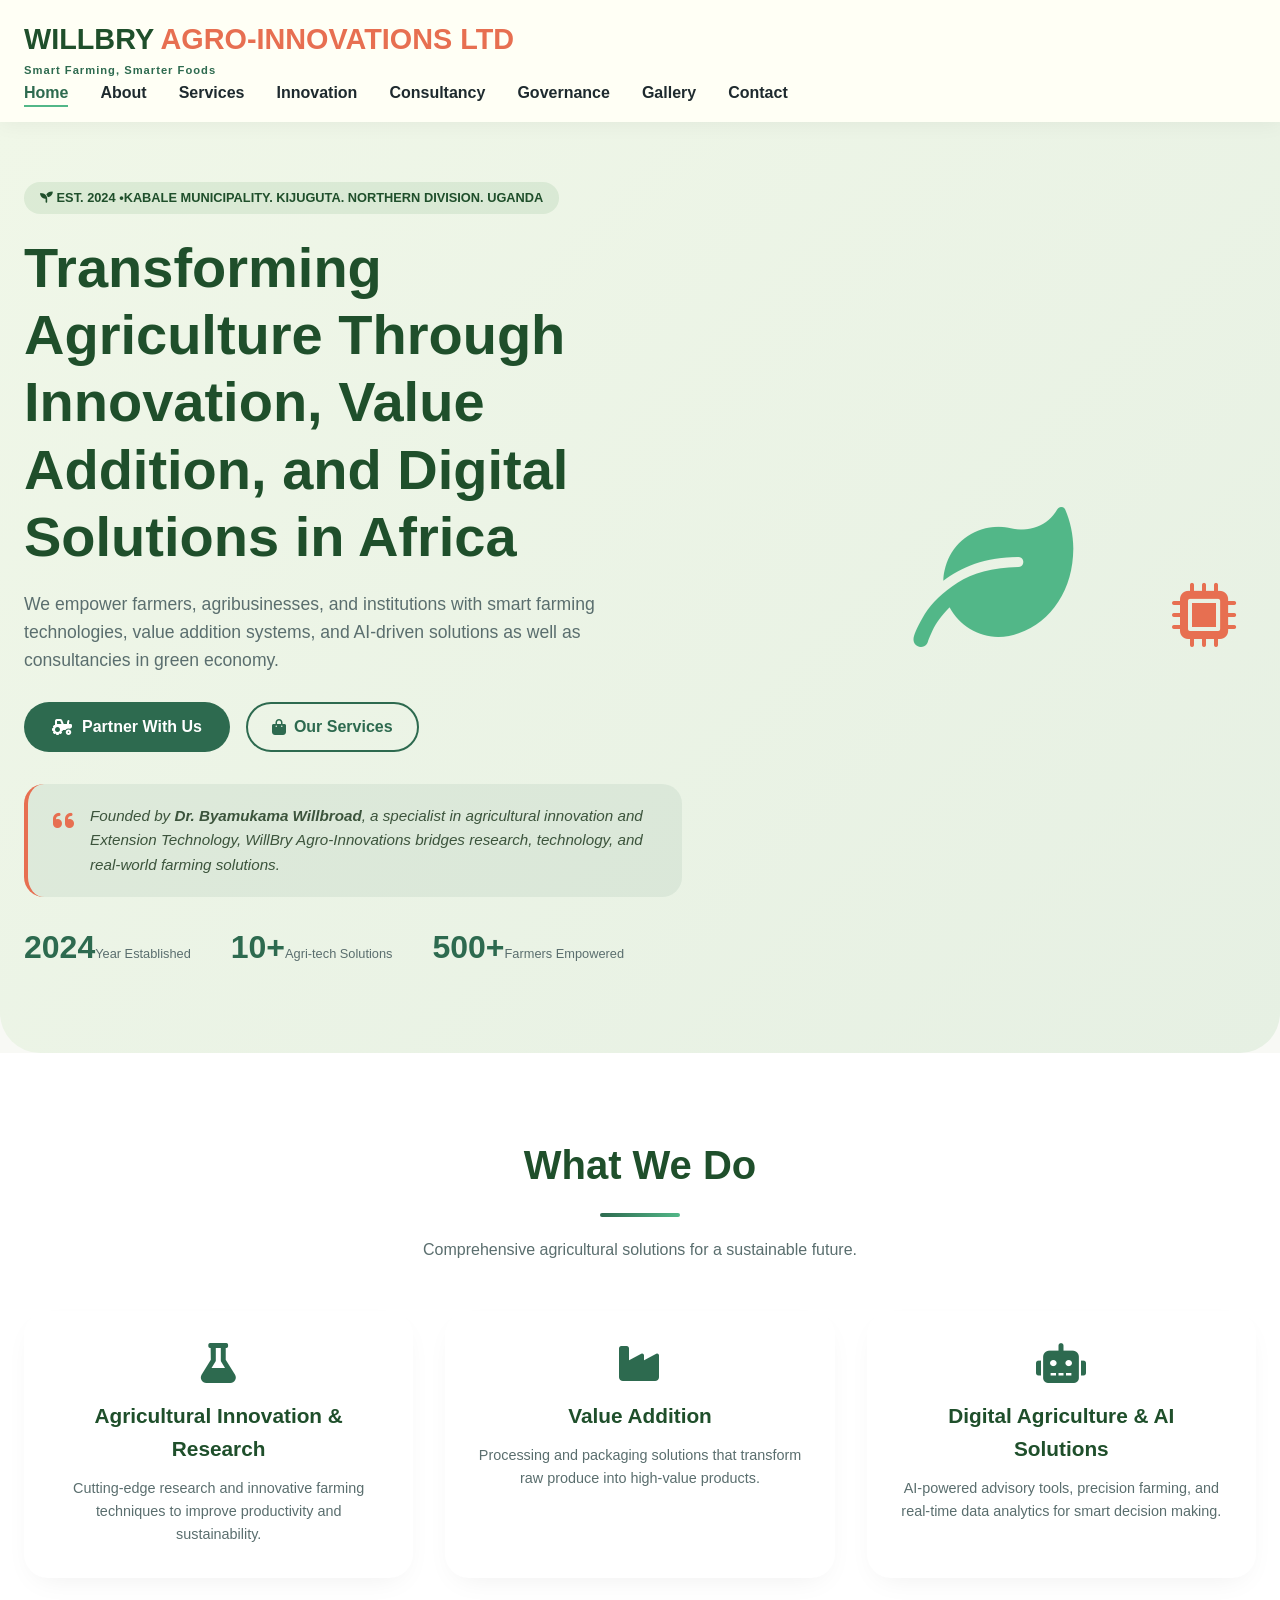
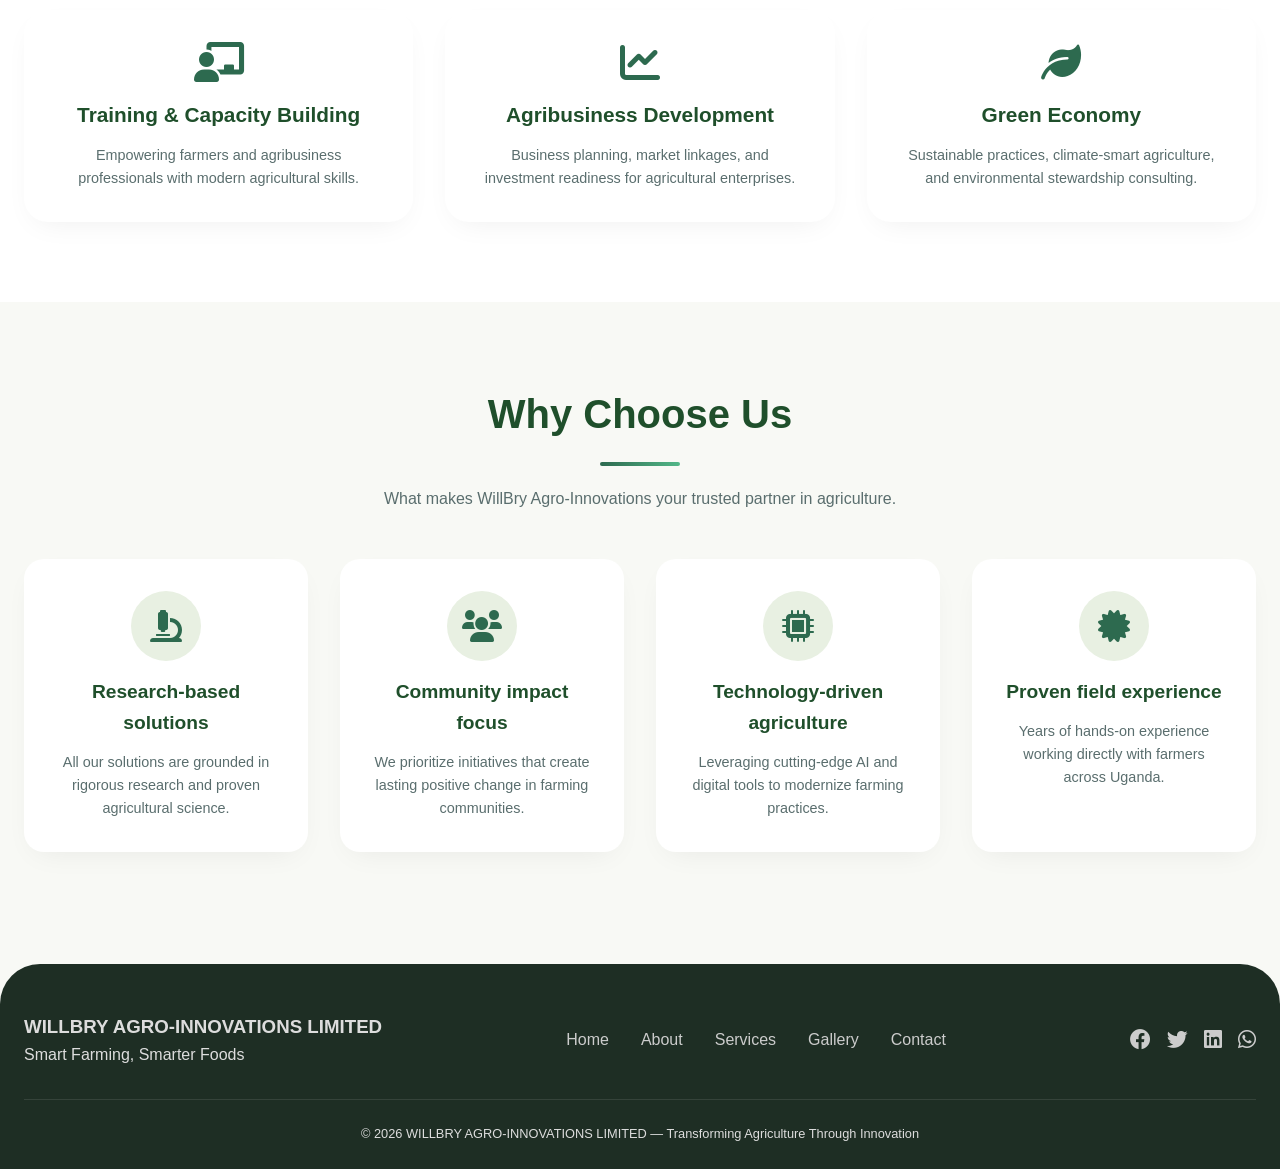
==== commit 85600247: "Updated location from Rubanda to Kabale Municipality, Kijuguta, Northern Division" ====
--- a/index.html
+++ b/index.html
@@ -41,7 +41,7 @@
         <section class="hero">
             <div class="container hero-grid">
                 <div class="hero-text">
-                    <span class="tag-badge"><i class="fas fa-seedling"></i> EST. 2024 • RUBANDA, UGANDA</span>
+                    <span class="tag-badge"><i class="fas fa-seedling"></i> EST. 2024 •KABALE MUNICIPALITY. KIJUGUTA. NORTHERN DIVISION. UGANDA</span>
                     <h1>Transforming Agriculture Through Innovation, Value Addition, and Digital Solutions in Africa</h1>
                     <p>We empower farmers, agribusinesses, and institutions with smart farming technologies, value addition systems, and AI-driven solutions as well as consultancies in green economy.</p>
                     <div class="hero-buttons">
